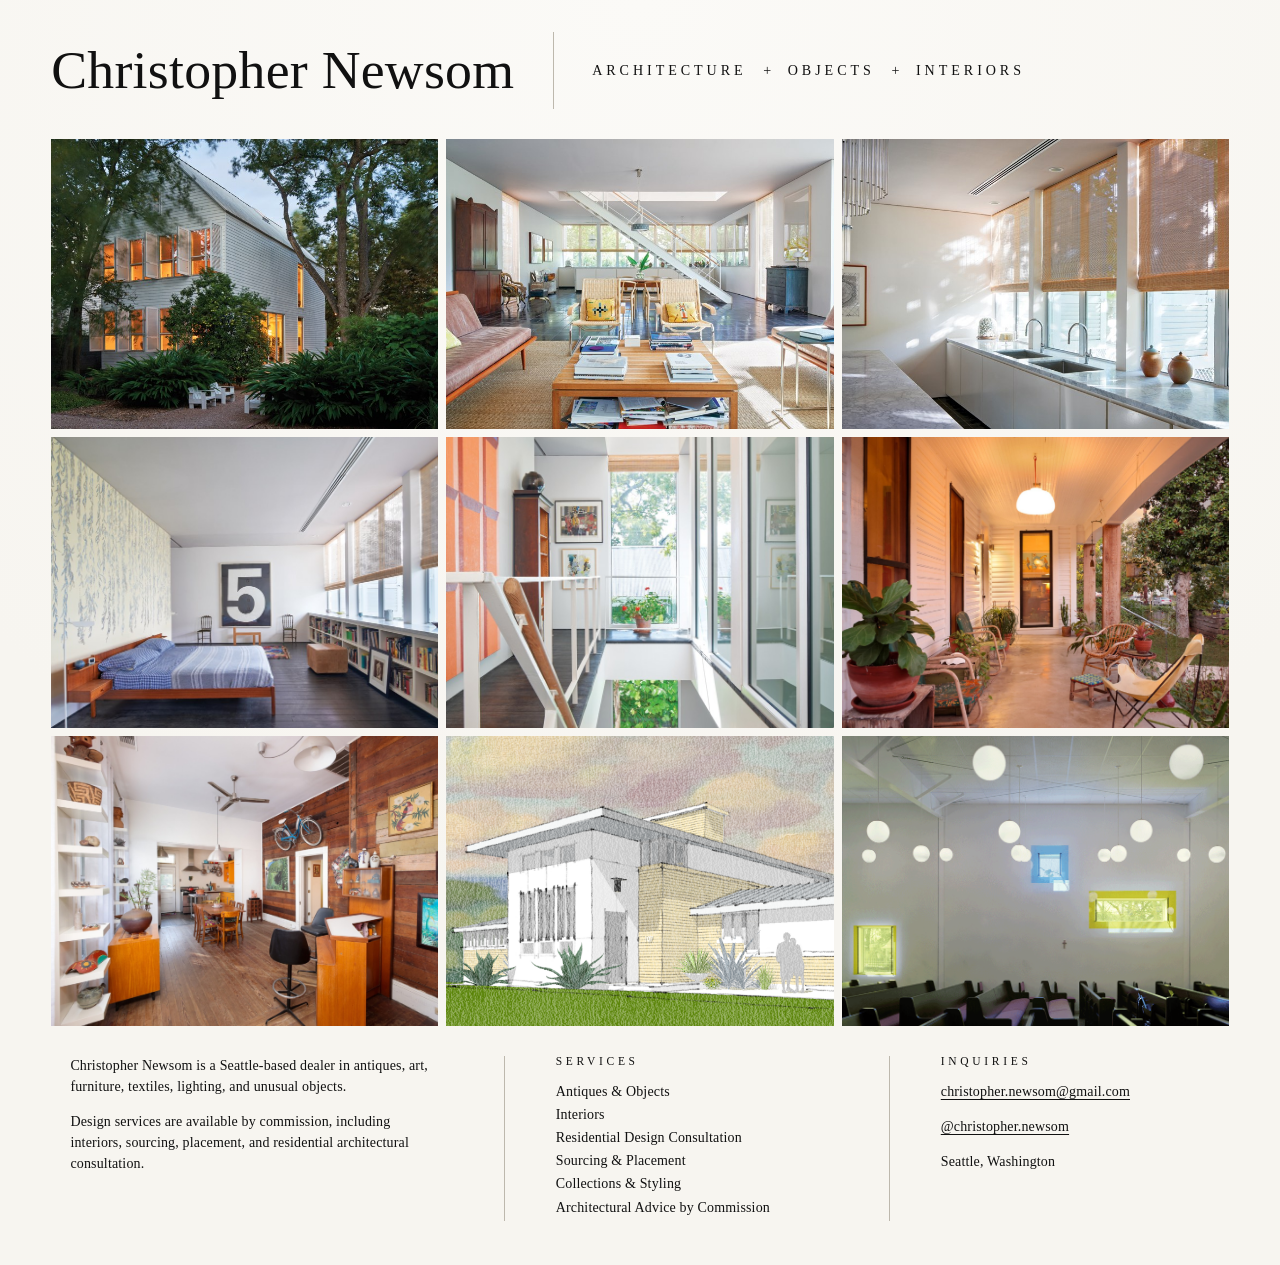
==== index.html @ e4708a55 "Add files via upload" ====
<!doctype html>
<html lang="en">
<head>
  <meta charset="utf-8">
  <meta name="viewport" content="width=device-width, initial-scale=1">
  <title>Christopher Newsom | Architecture + Objects + Interiors</title>
  <meta name="description" content="Christopher Newsom is a Seattle-based dealer in antiques, art, furniture, textiles, lighting, and unusual objects. Design services are available by commission.">
  <link rel="stylesheet" href="style.css">
</head>
<body>
  <main class="page">
    <header class="site-header">
      <h1>Christopher Newsom</h1>
      <div class="divider"></div>
      <p class="tagline">Architecture <span>+</span> Objects <span>+</span> Interiors</p>
    </header>

    <section class="image-grid">
      <figure><img src="images/01-blossom-exterior.jpg" alt="White house exterior at dusk"></figure>
      <figure><img src="images/02-blossom-living.jpg" alt="Bright living room with vintage furniture"></figure>
      <figure><img src="images/03-blossom-kitchen.jpg" alt="Sunlit kitchen with woven shades"></figure>
      <figure><img src="images/04-blossom-bedroom.jpg" alt="Bedroom with bookshelves and artwork"></figure>
      <figure><img src="images/05-blossom-stair.jpg" alt="Tall stair hall with colorful artwork"></figure>
      <figure><img src="images/06-burleson-porch.jpg" alt="Covered porch with plants and wicker chairs"></figure>
      <figure><img src="images/07-burleson-interior.jpg" alt="Eclectic interior with wood wall and art"></figure>
      <figure><img src="images/08-chaney-rendering.png" alt="Architectural rendering of a modern house"></figure>
      <figure><img src="images/09-providencia-interior.gif" alt="Chapel interior with globe lights"></figure>
    </section>

    <footer class="site-footer">
      <section>
        <p>Christopher Newsom is a Seattle-based dealer in antiques, art, furniture, textiles, lighting, and unusual objects.</p>
        <p>Design services are available by commission, including interiors, sourcing, placement, and residential architectural consultation.</p>
      </section>
      <section>
        <h2>Services</h2>
        <ul>
          <li>Antiques &amp; Objects</li>
          <li>Interiors</li>
          <li>Residential Design Consultation</li>
          <li>Sourcing &amp; Placement</li>
          <li>Collections &amp; Styling</li>
          <li>Architectural Advice by Commission</li>
        </ul>
      </section>
      <section>
        <h2>Inquiries</h2>
        <p><a href="mailto:christopher.newsom@gmail.com">christopher.newsom@gmail.com</a></p>
        <p><a href="https://www.instagram.com/christopher.newsom/">@christopher.newsom</a></p>
        <p>Seattle, Washington</p>
      </section>
    </footer>
  </main>
</body>
</html>
---- style.css ----
*{box-sizing:border-box}
:root{--background:#f7f5f0;--text:#111;--line:#bdb8ad;--gap:8px;--page-margin:clamp(18px,4vw,64px)}
html{background:var(--background)}
body{margin:0;background:radial-gradient(circle at top center,#fbfaf7 0%,var(--background) 64%);color:var(--text);font-family:Garamond,"EB Garamond","Adobe Garamond Pro","Cormorant Garamond",Georgia,serif;font-weight:400;letter-spacing:.01em}
.page{width:min(1680px,100%);margin:0 auto;padding:32px var(--page-margin) 44px}
.site-header{display:flex;align-items:center;gap:clamp(20px,3vw,42px);margin-bottom:30px}
.site-header h1{margin:0;font-size:clamp(34px,4.2vw,62px);line-height:.95;font-weight:400;letter-spacing:.005em;white-space:nowrap}
.divider{width:1px;height:clamp(58px,6vw,82px);background:var(--line);flex:0 0 auto}
.tagline{margin:0;font-size:clamp(11px,1.1vw,16px);line-height:1;text-transform:uppercase;letter-spacing:.28em;white-space:nowrap}
.tagline span{display:inline-block;margin:0 .65em;letter-spacing:0}
.image-grid{display:grid;grid-template-columns:repeat(3,1fr);gap:var(--gap);align-items:stretch}
.image-grid figure{margin:0;aspect-ratio:4/3;overflow:hidden;background:#e5e1d8}
.image-grid img{width:100%;height:100%;display:block;object-fit:cover}
.site-footer{display:grid;grid-template-columns:1.15fr 1fr 1fr;gap:clamp(28px,5vw,72px);margin-top:30px;padding:0 clamp(12px,1.5vw,28px)}
.site-footer section+section{border-left:1px solid var(--line);padding-left:clamp(28px,4vw,56px)}
.site-footer p,.site-footer li{font-size:clamp(14px,1vw,16px);line-height:1.48;margin:0 0 1.05em}
.site-footer h2{margin:0 0 14px;font-size:clamp(11px,.9vw,14px);line-height:1;text-transform:uppercase;letter-spacing:.32em;font-weight:400}
.site-footer ul{list-style:none;padding:0;margin:0}.site-footer li{margin:0 0 .18em}
a{color:inherit;text-decoration-thickness:1px;text-underline-offset:.18em}
@media(max-width:1100px){.site-header{align-items:flex-start;flex-wrap:wrap;gap:14px 24px}.divider{display:none}.tagline{width:100%}.image-grid{grid-template-columns:repeat(3,1fr)}.site-footer{grid-template-columns:1fr}.site-footer section+section{border-left:0;padding-left:0;border-top:1px solid var(--line);padding-top:24px}}
@media(max-width:680px){.page{padding-top:24px}.site-header h1{white-space:normal}.tagline{white-space:normal;line-height:1.55}.image-grid{grid-template-columns:1fr}}
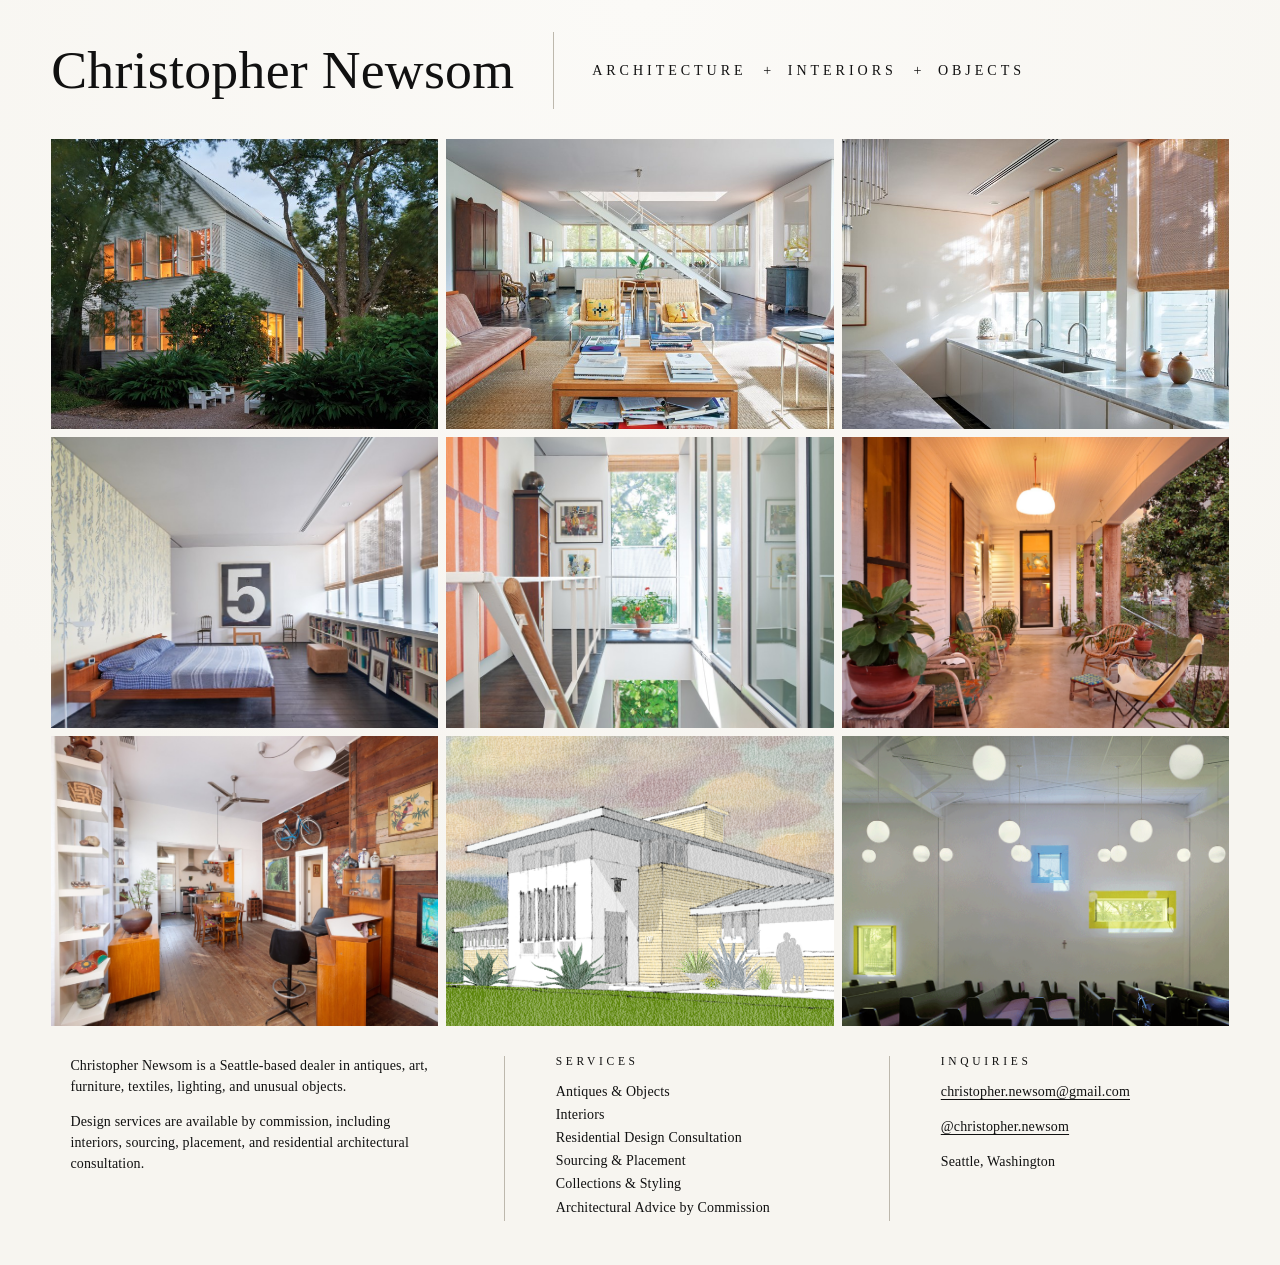
==== commit b0a8e12e: "Update index.html" ====
--- a/index.html
+++ b/index.html
@@ -3,7 +3,7 @@
 <head>
   <meta charset="utf-8">
   <meta name="viewport" content="width=device-width, initial-scale=1">
-  <title>Christopher Newsom | Architecture + Objects + Interiors</title>
+  <title>Christopher Newsom | Architecture + Interiors + Objects</title>
   <meta name="description" content="Christopher Newsom is a Seattle-based dealer in antiques, art, furniture, textiles, lighting, and unusual objects. Design services are available by commission.">
   <link rel="stylesheet" href="style.css">
 </head>
@@ -12,7 +12,7 @@
     <header class="site-header">
       <h1>Christopher Newsom</h1>
       <div class="divider"></div>
-      <p class="tagline">Architecture <span>+</span> Objects <span>+</span> Interiors</p>
+      <p class="tagline">Architecture <span>+</span> Interiors <span>+</span> Objects</p>
     </header>
 
     <section class="image-grid">
@@ -52,4 +52,4 @@
     </footer>
   </main>
 </body>
-</html>+</html>
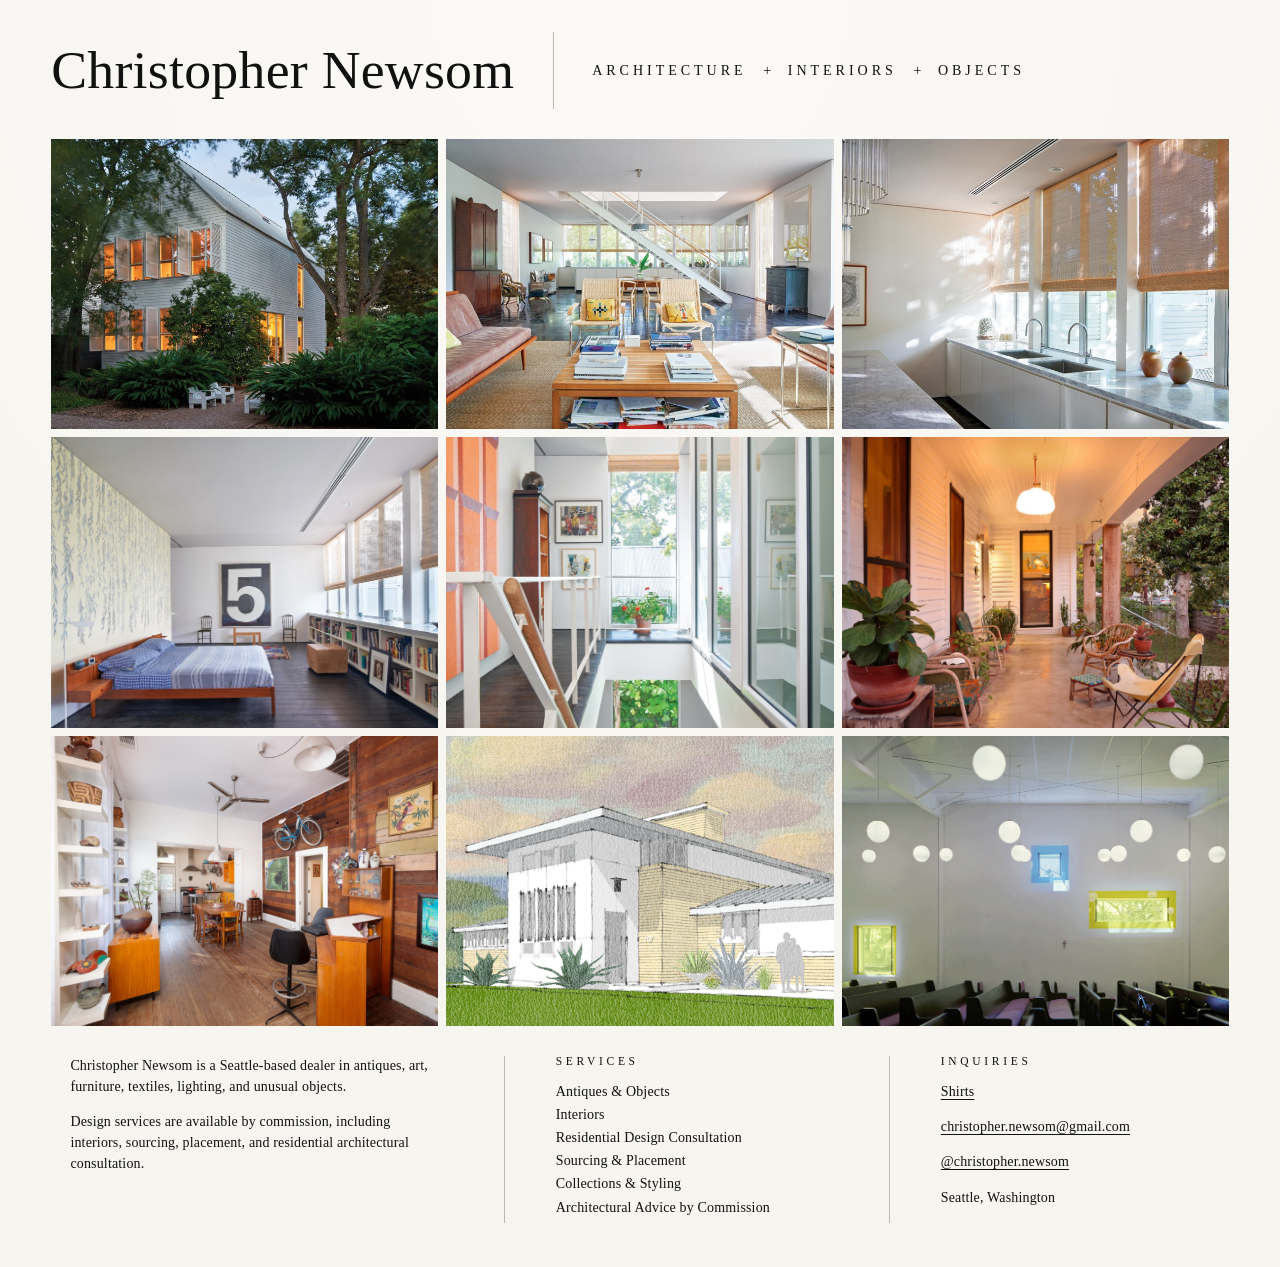
==== commit 3f99cbb3: "Add shirts link to homepage" ====
--- a/index.html
+++ b/index.html
@@ -45,6 +45,7 @@
       </section>
       <section>
         <h2>Inquiries</h2>
+        <p><a href="/shirts/">Shirts</a></p>
         <p><a href="mailto:christopher.newsom@gmail.com">christopher.newsom@gmail.com</a></p>
         <p><a href="https://www.instagram.com/christopher.newsom/">@christopher.newsom</a></p>
         <p>Seattle, Washington</p>
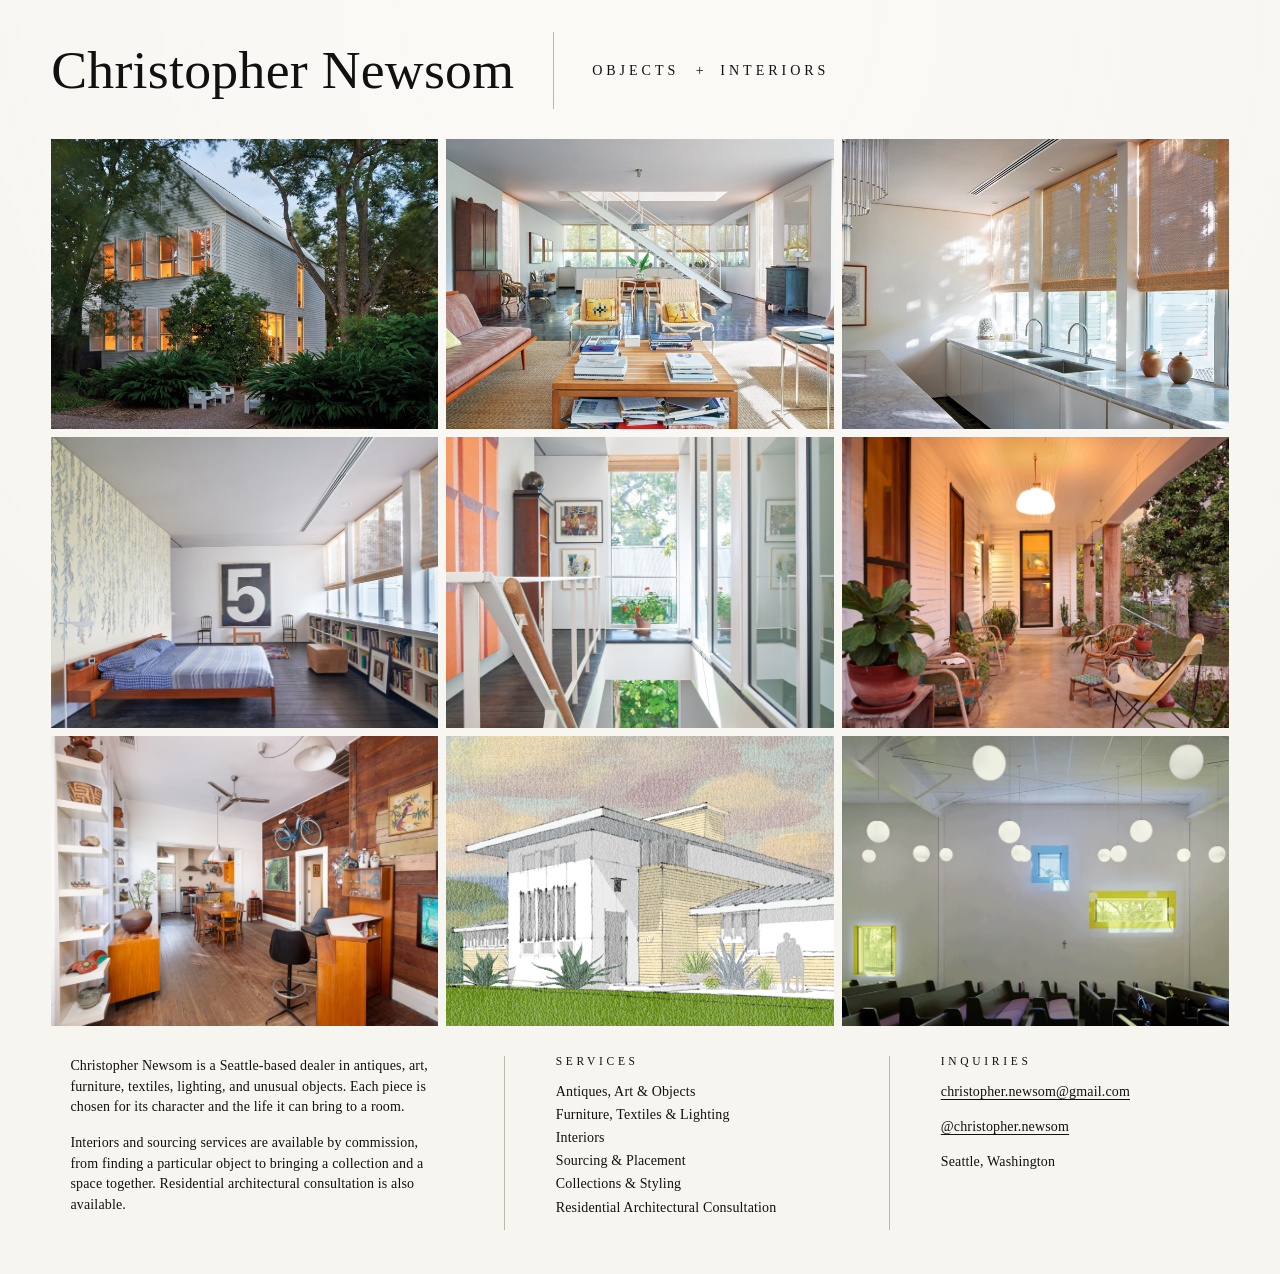
==== commit 4d63e2af: "Lead homepage with objects and interiors" ====
--- a/index.html
+++ b/index.html
@@ -3,8 +3,8 @@
 <head>
   <meta charset="utf-8">
   <meta name="viewport" content="width=device-width, initial-scale=1">
-  <title>Christopher Newsom | Architecture + Interiors + Objects</title>
-  <meta name="description" content="Christopher Newsom is a Seattle-based dealer in antiques, art, furniture, textiles, lighting, and unusual objects. Design services are available by commission.">
+  <title>Christopher Newsom | Objects + Interiors</title>
+  <meta name="description" content="Christopher Newsom is a Seattle-based dealer in antiques, art, furniture, textiles, lighting, and unusual objects, offering interiors and sourcing services.">
   <link rel="stylesheet" href="style.css">
 </head>
 <body>
@@ -12,7 +12,7 @@
     <header class="site-header">
       <h1>Christopher Newsom</h1>
       <div class="divider"></div>
-      <p class="tagline">Architecture <span>+</span> Interiors <span>+</span> Objects</p>
+      <p class="tagline">Objects <span>+</span> Interiors</p>
     </header>
 
     <section class="image-grid">
@@ -29,23 +29,22 @@
 
     <footer class="site-footer">
       <section>
-        <p>Christopher Newsom is a Seattle-based dealer in antiques, art, furniture, textiles, lighting, and unusual objects.</p>
-        <p>Design services are available by commission, including interiors, sourcing, placement, and residential architectural consultation.</p>
+        <p>Christopher Newsom is a Seattle-based dealer in antiques, art, furniture, textiles, lighting, and unusual objects. Each piece is chosen for its character and the life it can bring to a room.</p>
+        <p>Interiors and sourcing services are available by commission, from finding a particular object to bringing a collection and a space together. Residential architectural consultation is also available.</p>
       </section>
       <section>
         <h2>Services</h2>
         <ul>
-          <li>Antiques &amp; Objects</li>
+          <li>Antiques, Art &amp; Objects</li>
+          <li>Furniture, Textiles &amp; Lighting</li>
           <li>Interiors</li>
-          <li>Residential Design Consultation</li>
           <li>Sourcing &amp; Placement</li>
           <li>Collections &amp; Styling</li>
-          <li>Architectural Advice by Commission</li>
+          <li>Residential Architectural Consultation</li>
         </ul>
       </section>
       <section>
         <h2>Inquiries</h2>
-        <p><a href="/shirts/">Shirts</a></p>
         <p><a href="mailto:christopher.newsom@gmail.com">christopher.newsom@gmail.com</a></p>
         <p><a href="https://www.instagram.com/christopher.newsom/">@christopher.newsom</a></p>
         <p>Seattle, Washington</p>
